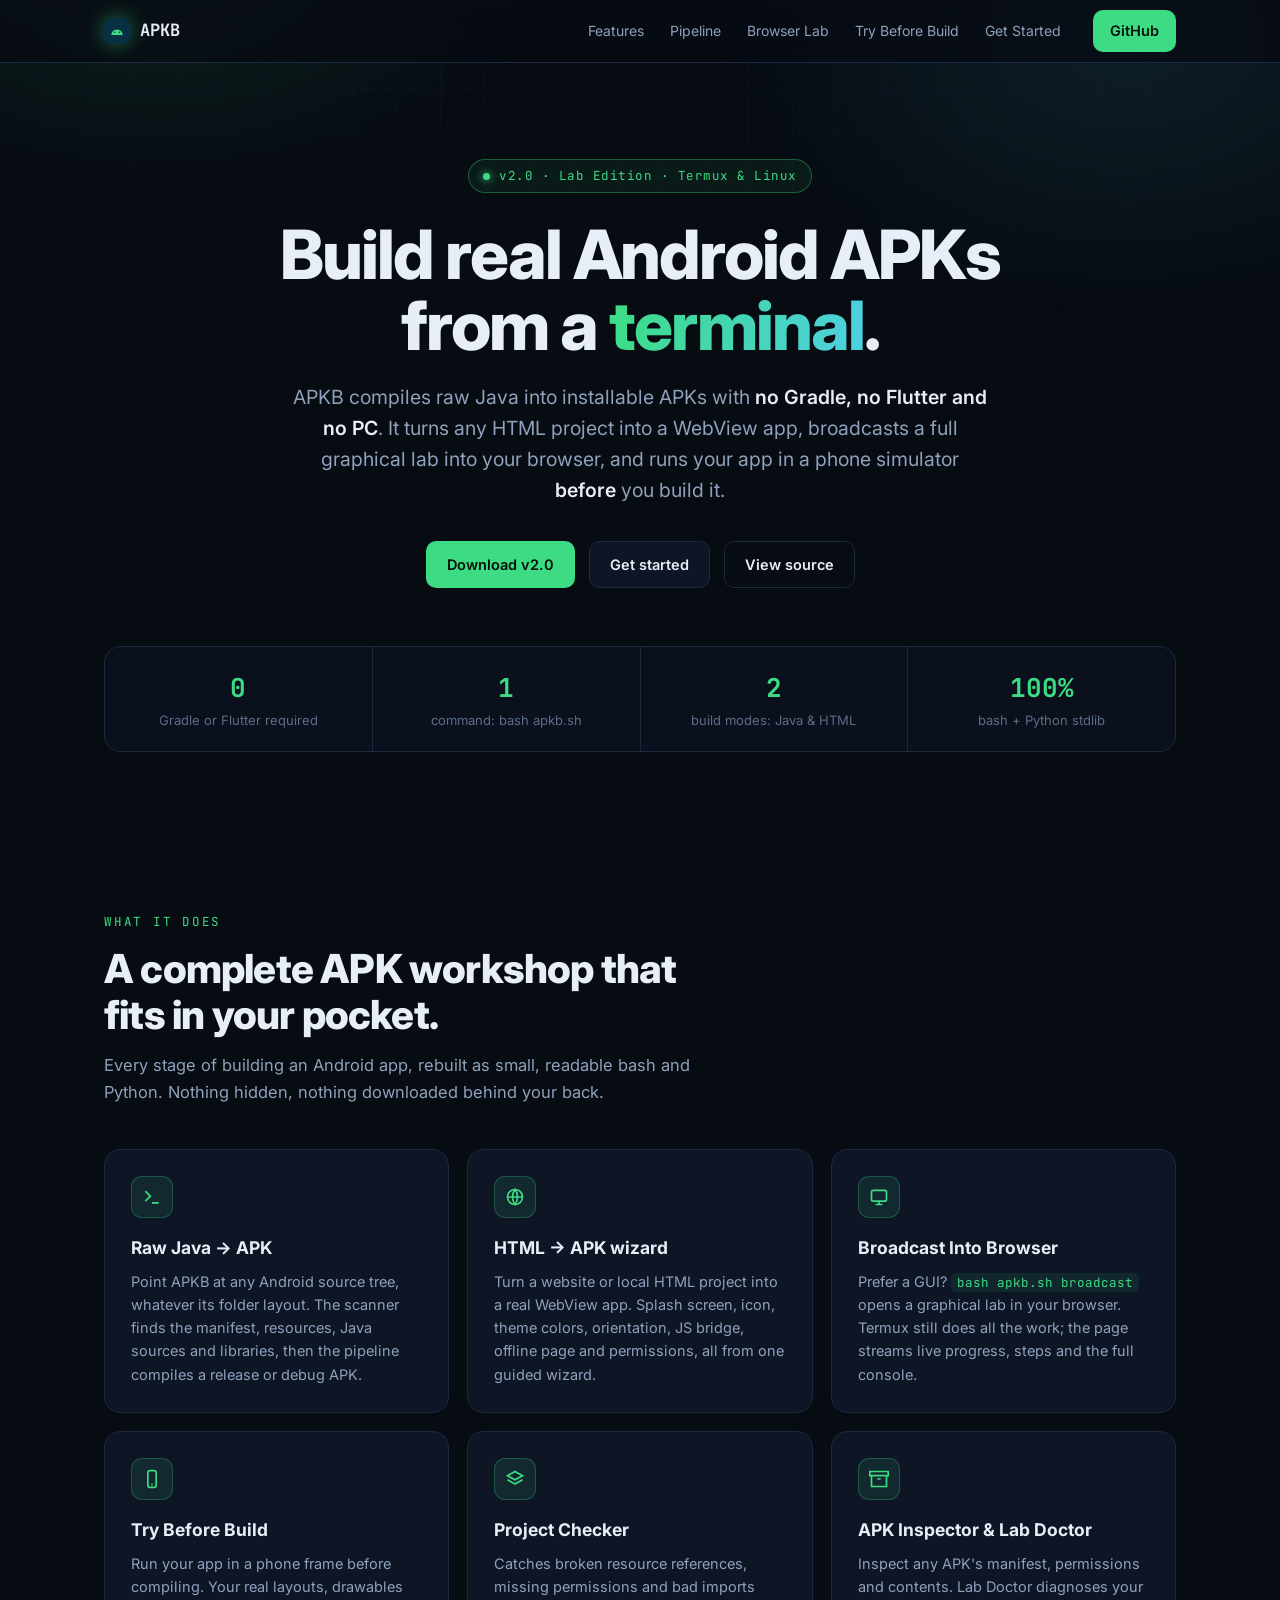
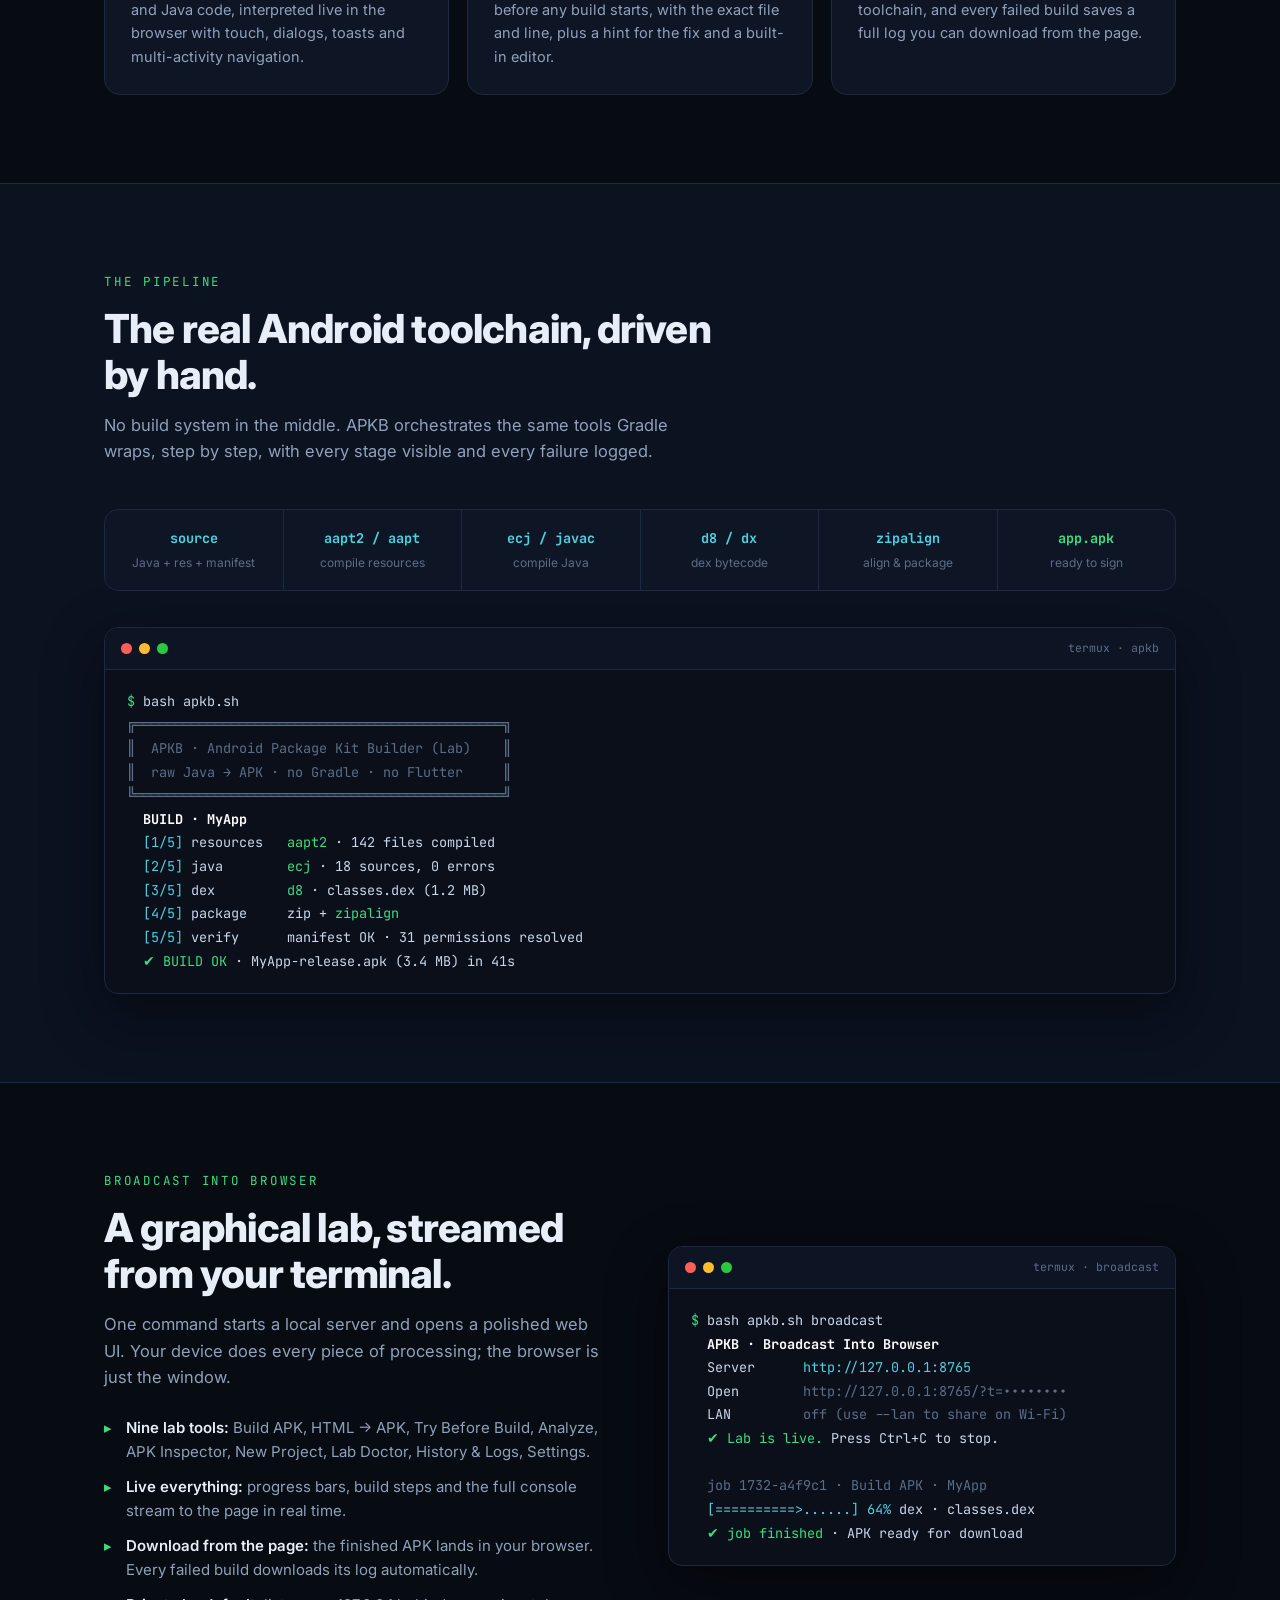
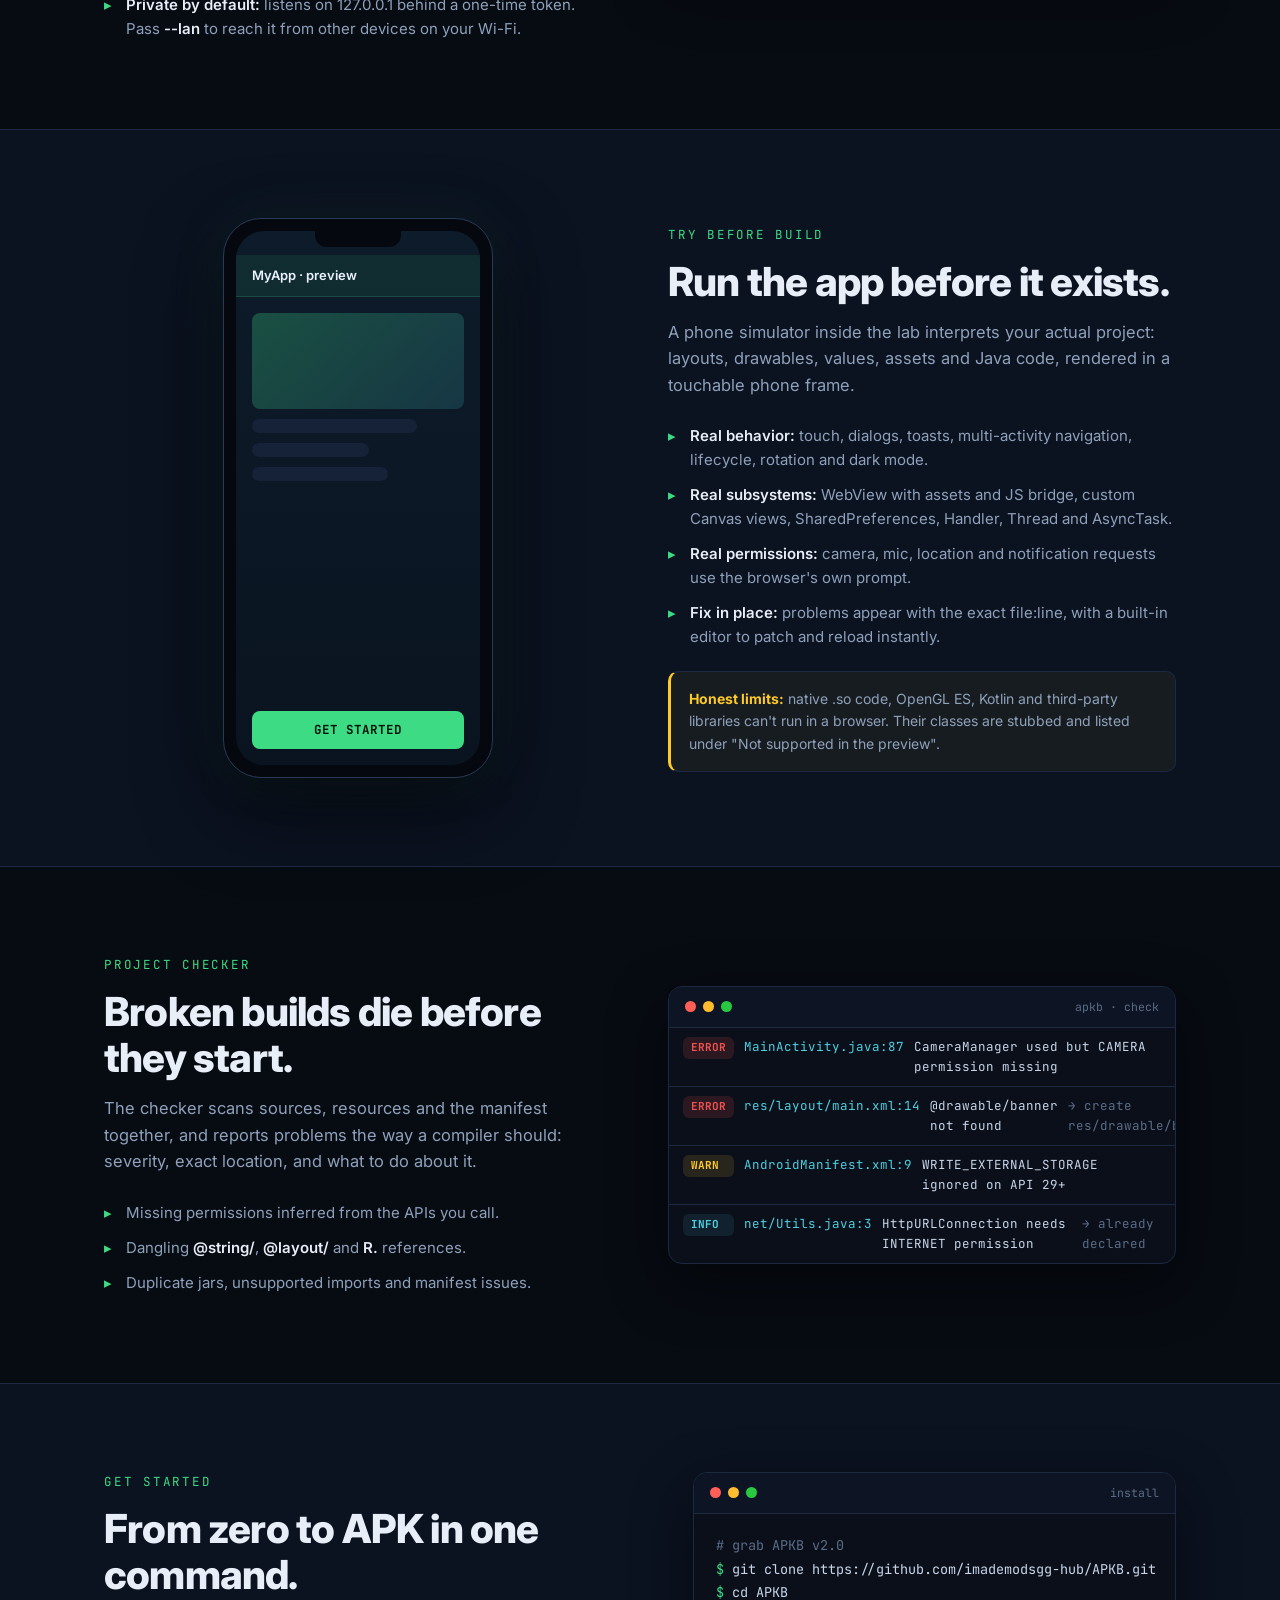
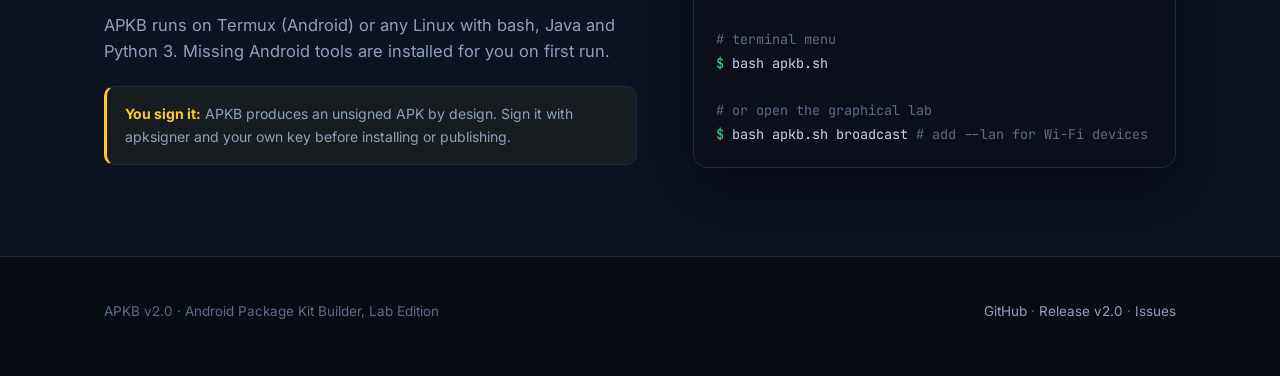
==== docs/index.html @ 62298ed8 "Create index.html" ====
<!doctype html>
<html lang="en">
<head>
<meta charset="utf-8">
<meta name="viewport" content="width=device-width, initial-scale=1">
<title>APKB · Build Android APKs from a terminal</title>
<meta name="description" content="APKB turns raw Java into installable Android APKs on Termux or Linux. No Gradle, no Flutter, no PC. With a browser lab and a phone simulator that runs your app before you build it.">
<link rel="icon" href="data:image/svg+xml,%3Csvg xmlns='http://www.w3.org/2000/svg' viewBox='0 0 32 32'%3E%3Crect width='32' height='32' rx='9' fill='%23073042'/%3E%3Cpath d='M9 21a7 7 0 0 1 14 0z' fill='%233DDC84'/%3E%3Ccircle cx='13' cy='17.6' r='.9' fill='%23073042'/%3E%3Ccircle cx='19' cy='17.6' r='.9' fill='%23073042'/%3E%3C/svg%3E">
<link rel="preconnect" href="https://fonts.googleapis.com">
<link rel="preconnect" href="https://fonts.gstatic.com" crossorigin>
<link href="https://fonts.googleapis.com/css2?family=Inter:wght@400;500;600;700;800&family=JetBrains+Mono:wght@400;500;700&display=swap" rel="stylesheet">
<style>
:root{
  --bg:#070b12; --bg2:#0b1220; --panel:#0e1626; --line:#1c2940;
  --ink:#e8eef7; --dim:#8fa1bb; --faint:#5c6d87;
  --green:#3ddc84; --green-deep:#0f9d58; --cyan:#4dd0e1; --amber:#ffca28; --red:#ef5350;
  --mono:'JetBrains Mono',ui-monospace,monospace;
}
*{margin:0;padding:0;box-sizing:border-box}
html{scroll-behavior:smooth}
body{background:var(--bg);color:var(--ink);font-family:'Inter',system-ui,sans-serif;line-height:1.6;overflow-x:hidden}
a{color:inherit;text-decoration:none}
.wrap{max-width:1120px;margin:0 auto;padding:0 24px}
.glow{position:fixed;inset:0;pointer-events:none;z-index:0;
  background:
    radial-gradient(700px 420px at 12% -6%, rgba(61,220,132,.12), transparent 60%),
    radial-gradient(700px 480px at 88% 4%, rgba(77,208,225,.10), transparent 60%);}
.grid-bg{position:fixed;inset:0;pointer-events:none;z-index:0;opacity:.5;
  background-image:linear-gradient(rgba(28,41,64,.35) 1px,transparent 1px),linear-gradient(90deg,rgba(28,41,64,.35) 1px,transparent 1px);
  background-size:44px 44px;
  mask-image:radial-gradient(ellipse 90% 55% at 50% 0%,#000 30%,transparent 75%);}
header.nav{position:sticky;top:0;z-index:10;backdrop-filter:blur(14px);background:rgba(7,11,18,.72);border-bottom:1px solid var(--line)}
.nav-in{display:flex;align-items:center;gap:14px;height:62px}
.logo{display:flex;align-items:center;gap:10px;font-family:var(--mono);font-weight:700;font-size:17px}
.logo svg{filter:drop-shadow(0 0 10px rgba(61,220,132,.45))}
.nav-links{margin-left:auto;display:flex;gap:26px;font-size:14px;color:var(--dim)}
.nav-links a:hover{color:var(--green)}
.btn{display:inline-flex;align-items:center;gap:8px;font-weight:600;font-size:14.5px;padding:11px 20px;border-radius:10px;border:1px solid var(--line);background:var(--panel);transition:.18s}
.btn:hover{transform:translateY(-1px);border-color:#2c3d5c}
.btn.primary{background:var(--green);color:#04120a;border-color:transparent}
.btn.primary:hover{box-shadow:0 6px 26px rgba(61,220,132,.35)}
.btn.ghost{background:transparent}
.nav-cta{margin-left:18px;padding:8px 16px}
.hero{position:relative;z-index:1;padding:96px 0 72px;text-align:center}
.eyebrow{display:inline-flex;align-items:center;gap:9px;font-family:var(--mono);font-size:12.5px;color:var(--green);border:1px solid rgba(61,220,132,.35);background:rgba(61,220,132,.07);padding:6px 14px;border-radius:999px;letter-spacing:.04em}
.eyebrow .dot{width:7px;height:7px;border-radius:50%;background:var(--green);box-shadow:0 0 8px var(--green)}
h1{font-size:clamp(40px,6.2vw,68px);font-weight:800;letter-spacing:-.03em;line-height:1.05;margin:26px auto 20px;max-width:840px}
h1 .g{background:linear-gradient(100deg,var(--green),var(--cyan));-webkit-background-clip:text;background-clip:text;color:transparent}
.lede{font-size:clamp(16px,2vw,19.5px);color:var(--dim);max-width:700px;margin:0 auto 34px}
.lede b{color:var(--ink);font-weight:600}
.cta{display:flex;gap:14px;justify-content:center;flex-wrap:wrap}
.stats{display:flex;gap:0;justify-content:center;flex-wrap:wrap;margin-top:58px;border:1px solid var(--line);border-radius:16px;background:rgba(14,22,38,.6);overflow:hidden}
.stat{padding:20px 34px;text-align:center;flex:1;min-width:170px}
.stat+.stat{border-left:1px solid var(--line)}
.stat .n{font-family:var(--mono);font-size:26px;font-weight:700;color:var(--green)}
.stat .l{font-size:13px;color:var(--faint);margin-top:2px}
section{position:relative;z-index:1;padding:88px 0}
.kicker{font-family:var(--mono);font-size:12.5px;letter-spacing:.14em;text-transform:uppercase;color:var(--green);margin-bottom:14px}
h2{font-size:clamp(28px,3.6vw,40px);font-weight:800;letter-spacing:-.02em;line-height:1.15;max-width:640px}
.sub{color:var(--dim);max-width:620px;margin-top:14px;font-size:16.5px}
.cards{display:grid;grid-template-columns:repeat(auto-fit,minmax(300px,1fr));gap:18px;margin-top:44px}
.card{background:var(--panel);border:1px solid var(--line);border-radius:16px;padding:26px;transition:.2s}
.card:hover{transform:translateY(-3px);border-color:rgba(61,220,132,.4);box-shadow:0 14px 40px rgba(0,0,0,.35)}
.card .ic{width:42px;height:42px;border-radius:11px;display:flex;align-items:center;justify-content:center;background:rgba(61,220,132,.1);border:1px solid rgba(61,220,132,.25);margin-bottom:16px}
.card h3{font-size:17.5px;font-weight:700;margin-bottom:8px}
.card p{font-size:14.5px;color:var(--dim)}
.card code{font-family:var(--mono);font-size:12.5px;background:rgba(61,220,132,.09);color:var(--green);padding:1px 6px;border-radius:6px}
.term{background:#0a0f1a;border:1px solid var(--line);border-radius:14px;overflow:hidden;box-shadow:0 20px 60px rgba(0,0,0,.45)}
.term-bar{display:flex;align-items:center;gap:7px;padding:11px 16px;border-bottom:1px solid var(--line);background:#0d1424}
.term-bar i{width:11px;height:11px;border-radius:50%;display:block}
.term-bar i:nth-child(1){background:#ff5f57}.term-bar i:nth-child(2){background:#febc2e}.term-bar i:nth-child(3){background:#28c840}
.term-bar span{margin-left:auto;font-family:var(--mono);font-size:11.5px;color:var(--faint)}
.term pre{padding:20px 22px;font-family:var(--mono);font-size:13.5px;line-height:1.75;overflow-x:auto;color:#c9d6e8}
.t-g{color:var(--green)}.t-c{color:var(--cyan)}.t-d{color:var(--faint)}.t-a{color:var(--amber)}.t-r{color:var(--red)}.t-w{color:#fff;font-weight:700}
.split{display:grid;grid-template-columns:1fr 1fr;gap:56px;align-items:center}
@media(max-width:900px){.split{grid-template-columns:1fr}.nav-links{display:none}}
.pipe{display:flex;align-items:stretch;gap:0;margin-top:44px;flex-wrap:wrap}
.step{flex:1;min-width:150px;background:var(--panel);border:1px solid var(--line);padding:18px 16px;text-align:center;position:relative}
.step:first-child{border-radius:14px 0 0 14px}
.step:last-child{border-radius:0 14px 14px 0}
.step+.step{border-left:none}
.step .t{font-family:var(--mono);font-size:13.5px;font-weight:700;color:var(--cyan)}
.step .d{font-size:12px;color:var(--faint);margin-top:4px}
.step.end .t{color:var(--green)}
@media(max-width:900px){.step{border-radius:0}.step:first-child{border-radius:14px 14px 0 0}.step:last-child{border-radius:0 0 14px 14px}.step+.step{border-left:1px solid var(--line);border-top:none}}
.phone{width:270px;height:560px;margin:0 auto;background:#05080e;border:1.5px solid #2a3a55;border-radius:38px;padding:12px;box-shadow:0 30px 80px rgba(0,0,0,.55),0 0 60px rgba(61,220,132,.08)}
.screen{height:100%;border-radius:28px;background:linear-gradient(180deg,#0d1b2a,#0a1420);overflow:hidden;display:flex;flex-direction:column}
.notch{height:24px;display:flex;justify-content:center;align-items:flex-start}
.notch i{width:86px;height:16px;background:#05080e;border-radius:0 0 12px 12px;display:block}
.appbar{padding:10px 16px;font-size:13px;font-weight:600;color:#eaf2ff;background:rgba(61,220,132,.09);border-bottom:1px solid rgba(61,220,132,.18)}
.screen .body{flex:1;padding:16px;display:flex;flex-direction:column;gap:10px}
.sk{border-radius:8px;background:#152238}
.sk.lg{height:96px;background:linear-gradient(135deg,rgba(61,220,132,.28),rgba(77,208,225,.16))}
.sk.md{height:14px;width:78%}
.sk.sm{height:14px;width:55%}
.sk.btn-row{height:38px;margin-top:auto;background:var(--green);display:flex;align-items:center;justify-content:center;color:#04120a;font-size:12.5px;font-weight:700;font-family:var(--mono)}
.feat-list{list-style:none;margin-top:26px;display:grid;gap:11px}
.feat-list li{position:relative;padding-left:22px;font-size:15px;color:var(--dim)}
.feat-list li::before{content:"▸";color:var(--green);font-weight:700;position:absolute;left:0;top:0}
.feat-list b{color:var(--ink);font-weight:600}
.checkline{display:flex;gap:10px;padding:9px 14px;border-bottom:1px solid var(--line);font-family:var(--mono);font-size:12.5px;align-items:baseline}
.checkline:last-child{border-bottom:none}
.sev{flex-shrink:0;font-weight:700;font-size:11px;padding:2px 8px;border-radius:6px}
.sev.e{background:rgba(239,83,80,.14);color:var(--red)}
.sev.w{background:rgba(255,202,40,.12);color:var(--amber)}
.sev.i{background:rgba(77,208,225,.1);color:var(--cyan)}
.loc{color:var(--cyan)}
.checkline .msg{color:#c9d6e8}
.checkline .hint{color:var(--faint)}
.getstart{display:grid;grid-template-columns:1.05fr .95fr;gap:56px;align-items:start}
@media(max-width:900px){.getstart{grid-template-columns:1fr}}
.note{border:1px solid var(--line);border-left:3px solid var(--amber);background:rgba(255,202,40,.05);border-radius:10px;padding:16px 18px;font-size:14px;color:var(--dim);margin-top:22px}
.note b{color:var(--amber)}
footer{border-top:1px solid var(--line);padding:44px 0 54px;position:relative;z-index:1}
.foot-in{display:flex;justify-content:space-between;gap:22px;flex-wrap:wrap;align-items:center;color:var(--faint);font-size:13.5px}
.foot-in a{color:var(--dim)}
.foot-in a:hover{color:var(--green)}
</style>
</head>
<body>
<div class="glow"></div>
<div class="grid-bg"></div>

<header class="nav">
  <div class="wrap nav-in">
    <a class="logo" href="#top">
      <svg width="26" height="26" viewBox="0 0 32 32"><rect width="32" height="32" rx="9" fill="#073042"/><path d="M9 21a7 7 0 0 1 14 0z" fill="#3DDC84"/><circle cx="13" cy="17.6" r=".9" fill="#073042"/><circle cx="19" cy="17.6" r=".9" fill="#073042"/></svg>
      APKB
    </a>
    <nav class="nav-links">
      <a href="#features">Features</a>
      <a href="#pipeline">Pipeline</a>
      <a href="#lab">Browser Lab</a>
      <a href="#try">Try Before Build</a>
      <a href="#start">Get Started</a>
    </nav>
    <a class="btn primary nav-cta" href="https://github.com/imademodsgg-hub/APKB">GitHub</a>
  </div>
</header>

<section class="hero" id="top">
  <div class="wrap">
    <span class="eyebrow"><span class="dot"></span> v2.0 · Lab Edition · Termux &amp; Linux</span>
    <h1>Build real Android APKs<br>from a <span class="g">terminal</span>.</h1>
    <p class="lede">APKB compiles raw Java into installable APKs with <b>no Gradle, no Flutter and no PC</b>. It turns any HTML project into a WebView app, broadcasts a full graphical lab into your browser, and runs your app in a phone simulator <b>before</b> you build it.</p>
    <div class="cta">
      <a class="btn primary" href="https://github.com/imademodsgg-hub/APKB/releases/tag/v2.0">Download v2.0</a>
      <a class="btn" href="#start">Get started</a>
      <a class="btn ghost" href="https://github.com/imademodsgg-hub/APKB">View source</a>
    </div>
    <div class="stats">
      <div class="stat"><div class="n">0</div><div class="l">Gradle or Flutter required</div></div>
      <div class="stat"><div class="n">1</div><div class="l">command: bash apkb.sh</div></div>
      <div class="stat"><div class="n">2</div><div class="l">build modes: Java &amp; HTML</div></div>
      <div class="stat"><div class="n">100%</div><div class="l">bash + Python stdlib</div></div>
    </div>
  </div>
</section>

<section id="features">
  <div class="wrap">
    <div class="kicker">What it does</div>
    <h2>A complete APK workshop that fits in your pocket.</h2>
    <p class="sub">Every stage of building an Android app, rebuilt as small, readable bash and Python. Nothing hidden, nothing downloaded behind your back.</p>
    <div class="cards">
      <div class="card">
        <div class="ic"><svg width="20" height="20" viewBox="0 0 24 24" fill="none" stroke="#3DDC84" stroke-width="2"><path d="M4 17l6-6-6-6M12 19h8"/></svg></div>
        <h3>Raw Java → APK</h3>
        <p>Point APKB at any Android source tree, whatever its folder layout. The scanner finds the manifest, resources, Java sources and libraries, then the pipeline compiles a release or debug APK.</p>
      </div>
      <div class="card">
        <div class="ic"><svg width="20" height="20" viewBox="0 0 24 24" fill="none" stroke="#3DDC84" stroke-width="2"><circle cx="12" cy="12" r="9"/><path d="M3 12h18M12 3a15 15 0 0 1 0 18 15 15 0 0 1 0-18z"/></svg></div>
        <h3>HTML → APK wizard</h3>
        <p>Turn a website or local HTML project into a real WebView app. Splash screen, icon, theme colors, orientation, JS bridge, offline page and permissions, all from one guided wizard.</p>
      </div>
      <div class="card">
        <div class="ic"><svg width="20" height="20" viewBox="0 0 24 24" fill="none" stroke="#3DDC84" stroke-width="2"><rect x="3" y="4" width="18" height="13" rx="2"/><path d="M8 21h8M12 17v4"/></svg></div>
        <h3>Broadcast Into Browser</h3>
        <p>Prefer a GUI? <code>bash apkb.sh broadcast</code> opens a graphical lab in your browser. Termux still does all the work; the page streams live progress, steps and the full console.</p>
      </div>
      <div class="card">
        <div class="ic"><svg width="20" height="20" viewBox="0 0 24 24" fill="none" stroke="#3DDC84" stroke-width="2"><rect x="7" y="2" width="10" height="20" rx="2.5"/><path d="M11 18.5h2"/></svg></div>
        <h3>Try Before Build</h3>
        <p>Run your app in a phone frame before compiling. Your real layouts, drawables and Java code, interpreted live in the browser with touch, dialogs, toasts and multi-activity navigation.</p>
      </div>
      <div class="card">
        <div class="ic"><svg width="20" height="20" viewBox="0 0 24 24" fill="none" stroke="#3DDC84" stroke-width="2"><path d="M12 3l9 5-9 5-9-5 9-5zM3 13l9 5 9-5"/></svg></div>
        <h3>Project Checker</h3>
        <p>Catches broken resource references, missing permissions and bad imports before any build starts, with the exact file and line, plus a hint for the fix and a built-in editor.</p>
      </div>
      <div class="card">
        <div class="ic"><svg width="20" height="20" viewBox="0 0 24 24" fill="none" stroke="#3DDC84" stroke-width="2"><path d="M21 8v13H3V8M1 3h22v5H1zM10 12h4"/></svg></div>
        <h3>APK Inspector &amp; Lab Doctor</h3>
        <p>Inspect any APK's manifest, permissions and contents. Lab Doctor diagnoses your toolchain, and every failed build saves a full log you can download from the page.</p>
      </div>
    </div>
  </div>
</section>

<section id="pipeline" style="background:var(--bg2);border-top:1px solid var(--line);border-bottom:1px solid var(--line)">
  <div class="wrap">
    <div class="kicker">The pipeline</div>
    <h2>The real Android toolchain, driven by hand.</h2>
    <p class="sub">No build system in the middle. APKB orchestrates the same tools Gradle wraps, step by step, with every stage visible and every failure logged.</p>
    <div class="pipe">
      <div class="step"><div class="t">source</div><div class="d">Java + res + manifest</div></div>
      <div class="step"><div class="t">aapt2 / aapt</div><div class="d">compile resources</div></div>
      <div class="step"><div class="t">ecj / javac</div><div class="d">compile Java</div></div>
      <div class="step"><div class="t">d8 / dx</div><div class="d">dex bytecode</div></div>
      <div class="step"><div class="t">zipalign</div><div class="d">align &amp; package</div></div>
      <div class="step end"><div class="t">app.apk</div><div class="d">ready to sign</div></div>
    </div>
    <div class="term" style="margin-top:36px">
      <div class="term-bar"><i></i><i></i><i></i><span>termux · apkb</span></div>
      <pre><span class="t-g">$</span> bash apkb.sh
<span class="t-d">╔══════════════════════════════════════════════╗
║  APKB · Android Package Kit Builder (Lab)    ║
║  raw Java → APK · no Gradle · no Flutter     ║
╚══════════════════════════════════════════════╝</span>
<span class="t-w">  BUILD · MyApp</span>
<span class="t-c">  [1/5]</span> resources   <span class="t-g">aapt2</span> · 142 files compiled
<span class="t-c">  [2/5]</span> java        <span class="t-g">ecj</span> · 18 sources, 0 errors
<span class="t-c">  [3/5]</span> dex         <span class="t-g">d8</span> · classes.dex (1.2 MB)
<span class="t-c">  [4/5]</span> package     zip + <span class="t-g">zipalign</span>
<span class="t-c">  [5/5]</span> verify      manifest OK · 31 permissions resolved
<span class="t-g">  ✔ BUILD OK</span> · MyApp-release.apk (3.4 MB) in 41s</pre>
    </div>
  </div>
</section>

<section id="lab">
  <div class="wrap split">
    <div>
      <div class="kicker">Broadcast Into Browser</div>
      <h2>A graphical lab, streamed from your terminal.</h2>
      <p class="sub">One command starts a local server and opens a polished web UI. Your device does every piece of processing; the browser is just the window.</p>
      <ul class="feat-list">
        <li><b>Nine lab tools:</b> Build APK, HTML → APK, Try Before Build, Analyze, APK Inspector, New Project, Lab Doctor, History &amp; Logs, Settings.</li>
        <li><b>Live everything:</b> progress bars, build steps and the full console stream to the page in real time.</li>
        <li><b>Download from the page:</b> the finished APK lands in your browser. Every failed build downloads its log automatically.</li>
        <li><b>Private by default:</b> listens on 127.0.0.1 behind a one-time token. Pass <b>--lan</b> to reach it from other devices on your Wi-Fi.</li>
      </ul>
    </div>
    <div class="term">
      <div class="term-bar"><i></i><i></i><i></i><span>termux · broadcast</span></div>
      <pre><span class="t-g">$</span> bash apkb.sh broadcast
<span class="t-w">  APKB · Broadcast Into Browser</span>
  Server      <span class="t-c">http://127.0.0.1:8765</span>
  Open        <span class="t-d">http://127.0.0.1:8765/?t=••••••••</span>
  LAN         <span class="t-d">off (use --lan to share on Wi-Fi)</span>
<span class="t-g">  ✔ Lab is live.</span> Press Ctrl+C to stop.

<span class="t-d">  job 1732-a4f9c1 · Build APK · MyApp</span>
  <span class="t-c">[==========&gt;......] 64%</span> dex · classes.dex
<span class="t-g">  ✔ job finished</span> · APK ready for download</pre>
    </div>
  </div>
</section>

<section id="try" style="background:var(--bg2);border-top:1px solid var(--line);border-bottom:1px solid var(--line)">
  <div class="wrap split">
    <div class="phone">
      <div class="screen">
        <div class="notch"><i></i></div>
        <div class="appbar">MyApp · preview</div>
        <div class="body">
          <div class="sk lg"></div>
          <div class="sk md"></div>
          <div class="sk sm"></div>
          <div class="sk md" style="width:64%"></div>
          <div class="sk btn-row">GET STARTED</div>
        </div>
      </div>
    </div>
    <div>
      <div class="kicker">Try Before Build</div>
      <h2>Run the app before it exists.</h2>
      <p class="sub">A phone simulator inside the lab interprets your actual project: layouts, drawables, values, assets and Java code, rendered in a touchable phone frame.</p>
      <ul class="feat-list">
        <li><b>Real behavior:</b> touch, dialogs, toasts, multi-activity navigation, lifecycle, rotation and dark mode.</li>
        <li><b>Real subsystems:</b> WebView with assets and JS bridge, custom Canvas views, SharedPreferences, Handler, Thread and AsyncTask.</li>
        <li><b>Real permissions:</b> camera, mic, location and notification requests use the browser's own prompt.</li>
        <li><b>Fix in place:</b> problems appear with the exact file:line, with a built-in editor to patch and reload instantly.</li>
      </ul>
      <div class="note"><b>Honest limits:</b> native .so code, OpenGL ES, Kotlin and third-party libraries can't run in a browser. Their classes are stubbed and listed under "Not supported in the preview".</div>
    </div>
  </div>
</section>

<section id="checker">
  <div class="wrap split">
    <div>
      <div class="kicker">Project Checker</div>
      <h2>Broken builds die before they start.</h2>
      <p class="sub">The checker scans sources, resources and the manifest together, and reports problems the way a compiler should: severity, exact location, and what to do about it.</p>
      <ul class="feat-list">
        <li>Missing permissions inferred from the APIs you call.</li>
        <li>Dangling <b>@string/</b>, <b>@layout/</b> and <b>R.</b> references.</li>
        <li>Duplicate jars, unsupported imports and manifest issues.</li>
      </ul>
    </div>
    <div class="term">
      <div class="term-bar"><i></i><i></i><i></i><span>apkb · check</span></div>
      <div>
        <div class="checkline"><span class="sev e">ERROR</span><span class="loc">MainActivity.java:87</span><span class="msg">CameraManager used but CAMERA permission missing</span></div>
        <div class="checkline"><span class="sev e">ERROR</span><span class="loc">res/layout/main.xml:14</span><span class="msg">@drawable/banner not found</span><span class="hint">→ create res/drawable/banner.xml</span></div>
        <div class="checkline"><span class="sev w">WARN&nbsp;</span><span class="loc">AndroidManifest.xml:9</span><span class="msg">WRITE_EXTERNAL_STORAGE ignored on API 29+</span></div>
        <div class="checkline"><span class="sev i">INFO&nbsp;</span><span class="loc">net/Utils.java:3</span><span class="msg">HttpURLConnection needs INTERNET permission</span><span class="hint">→ already declared</span></div>
      </div>
    </div>
  </div>
</section>

<section id="start" style="background:var(--bg2);border-top:1px solid var(--line)">
  <div class="wrap getstart">
    <div>
      <div class="kicker">Get started</div>
      <h2>From zero to APK in one command.</h2>
      <p class="sub">APKB runs on Termux (Android) or any Linux with bash, Java and Python 3. Missing Android tools are installed for you on first run.</p>
      <div class="note"><b>You sign it:</b> APKB produces an unsigned APK by design. Sign it with apksigner and your own key before installing or publishing.</div>
    </div>
    <div class="term">
      <div class="term-bar"><i></i><i></i><i></i><span>install</span></div>
      <pre><span class="t-d"># grab APKB v2.0</span>
<span class="t-g">$</span> git clone https://github.com/imademodsgg-hub/APKB.git
<span class="t-g">$</span> cd APKB

<span class="t-d"># terminal menu</span>
<span class="t-g">$</span> bash apkb.sh

<span class="t-d"># or open the graphical lab</span>
<span class="t-g">$</span> bash apkb.sh broadcast <span class="t-d"># add --lan for Wi-Fi devices</span></pre>
    </div>
  </div>
</section>

<footer>
  <div class="wrap foot-in">
    <span>APKB v2.0 · Android Package Kit Builder, Lab Edition</span>
    <span><a href="https://github.com/imademodsgg-hub/APKB">GitHub</a> · <a href="https://github.com/imademodsgg-hub/APKB/releases/tag/v2.0">Release v2.0</a> · <a href="https://github.com/imademodsgg-hub/APKB/issues">Issues</a></span>
  </div>
</footer>
</body>
</html>
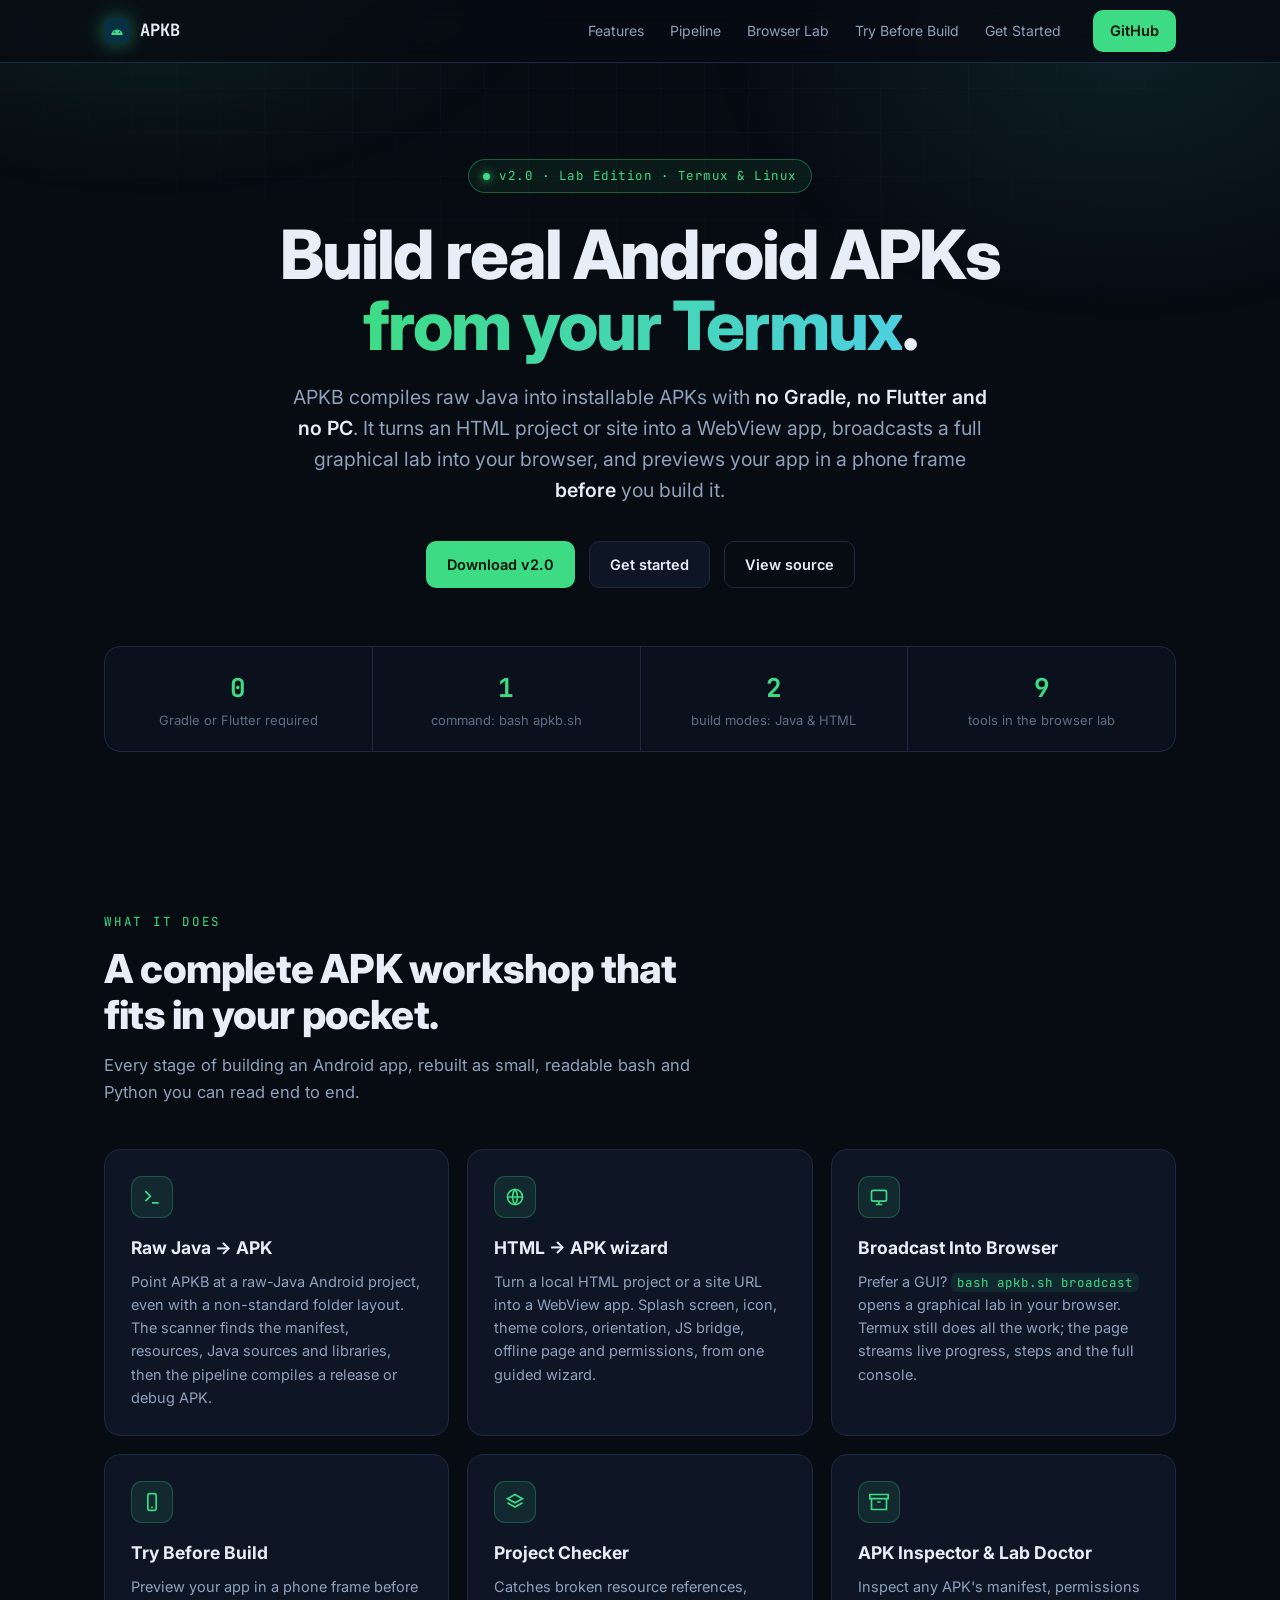
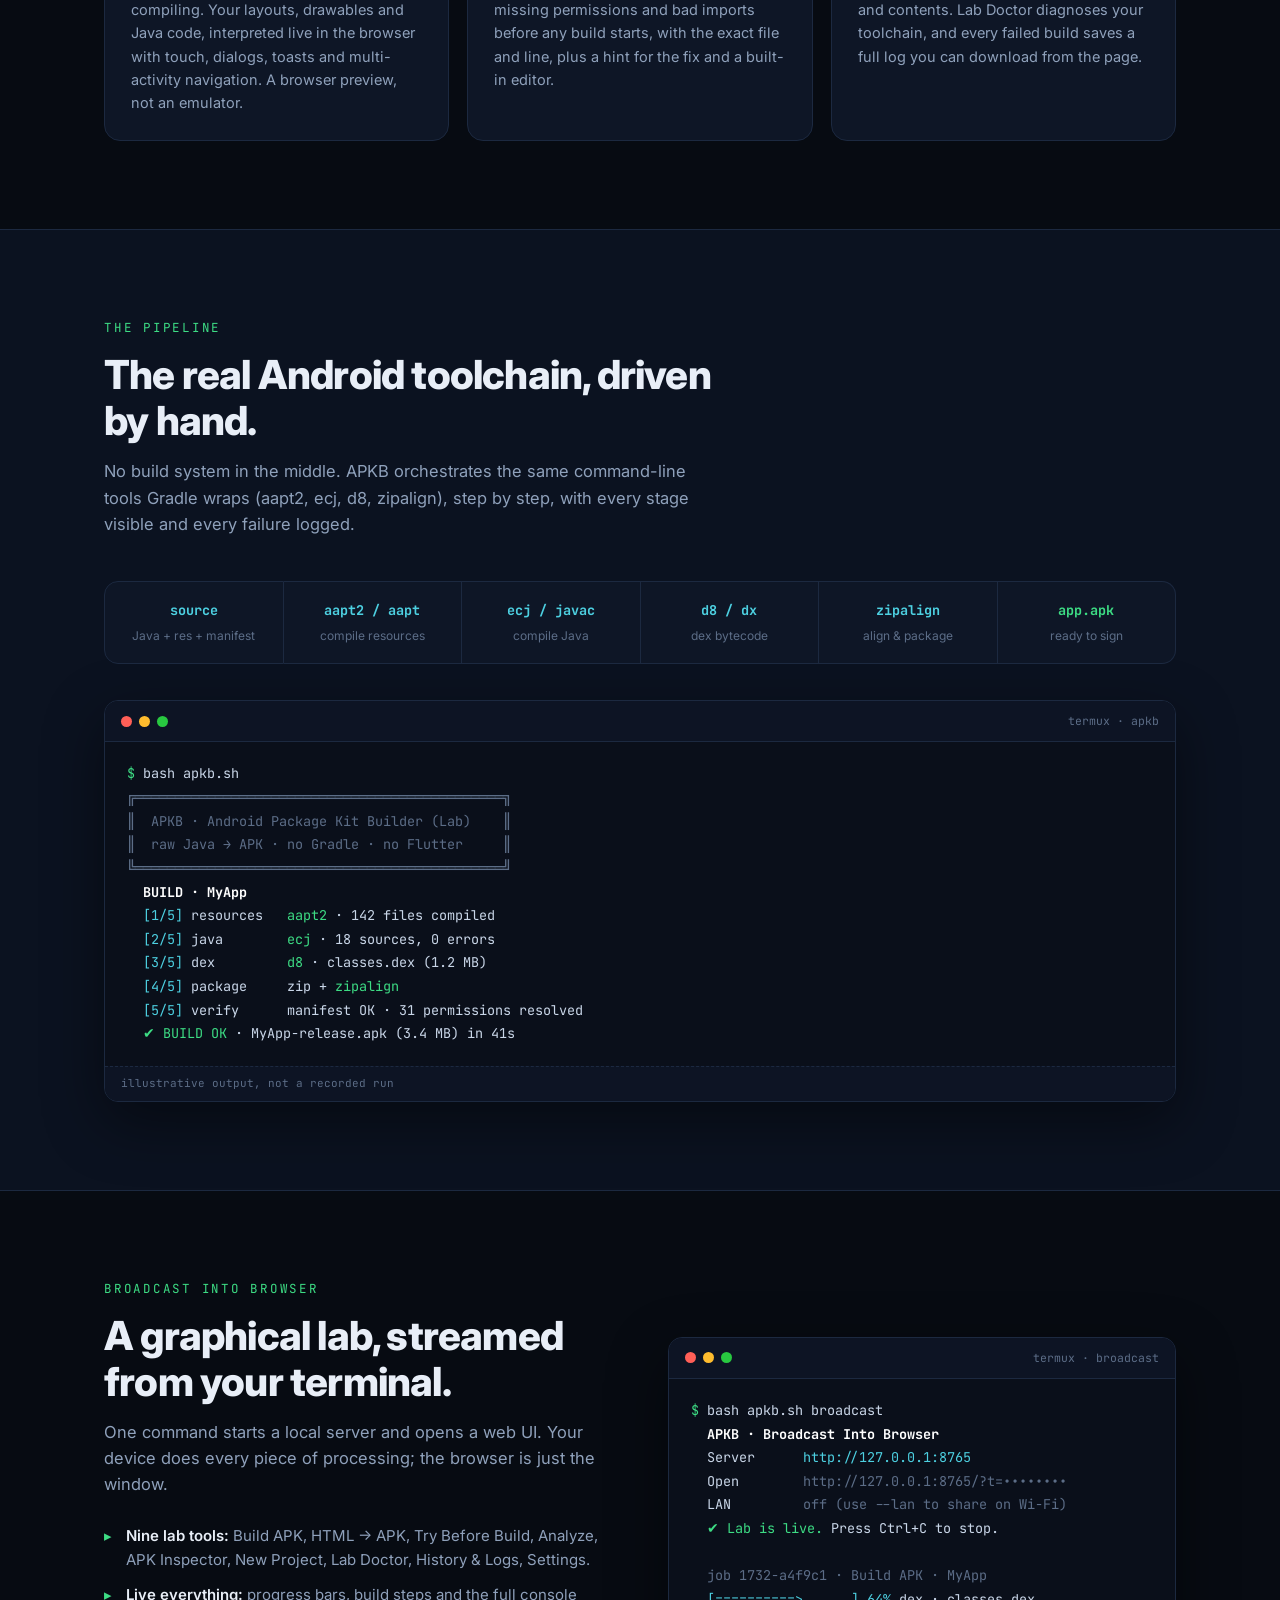
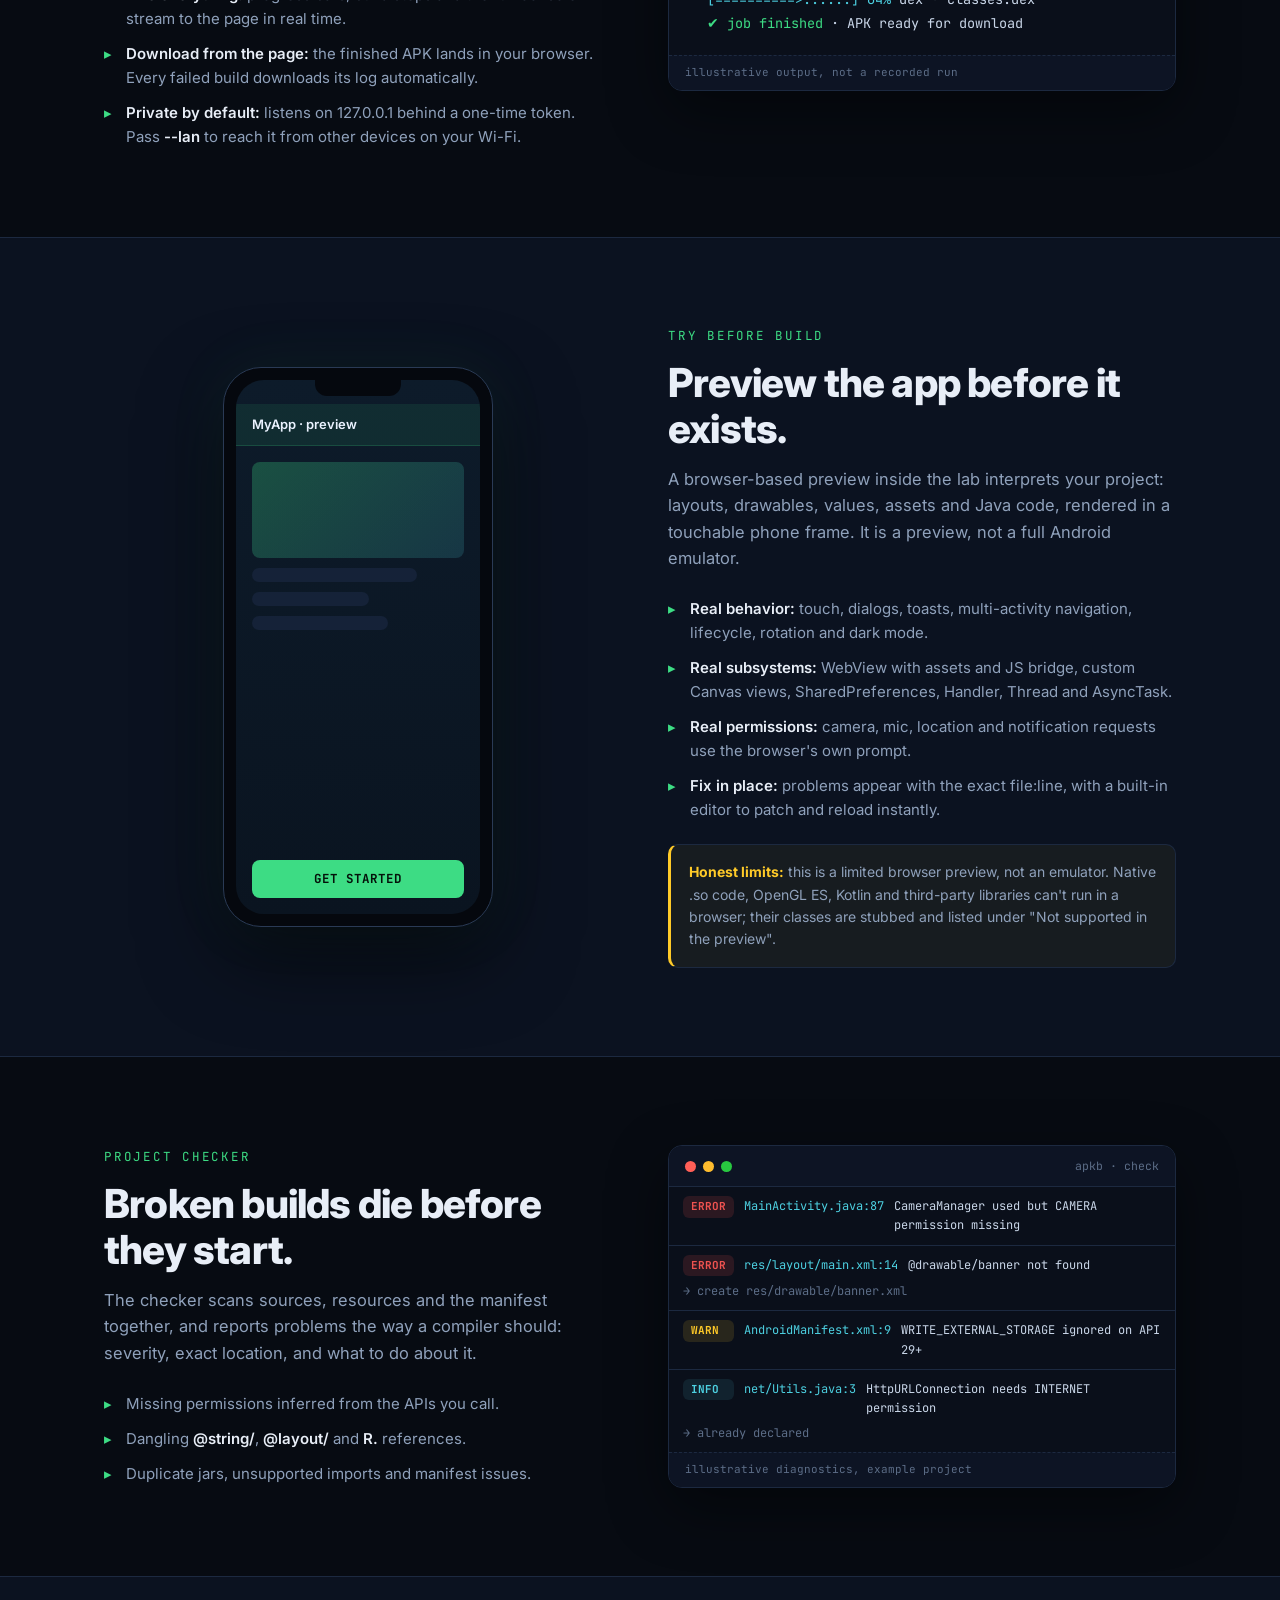
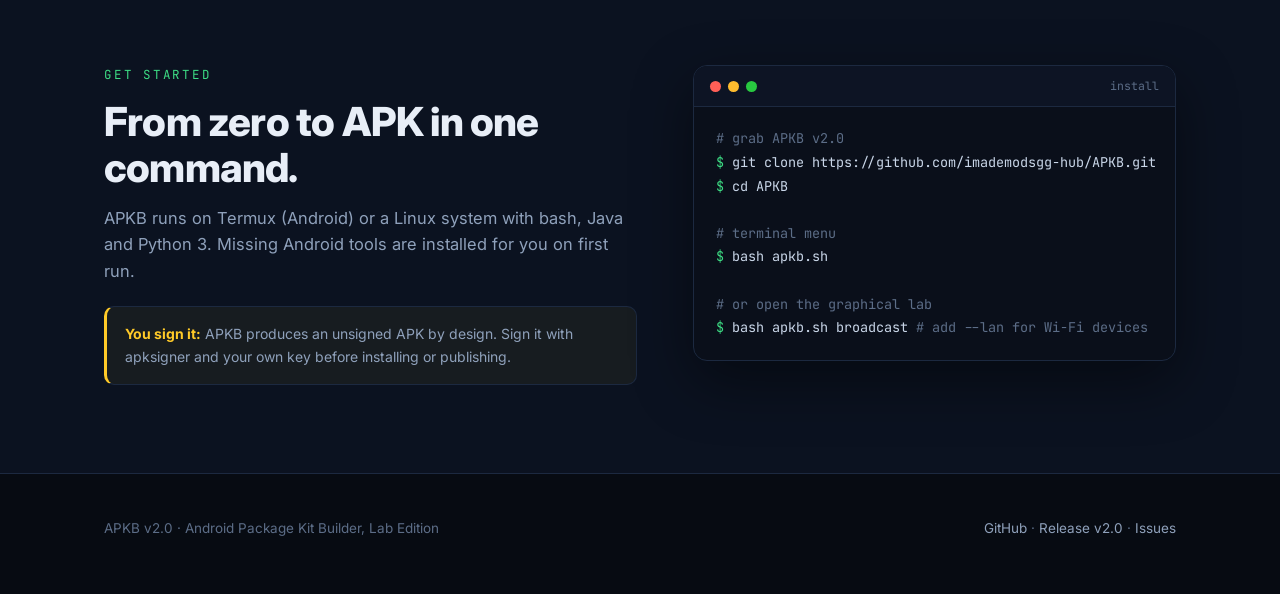
==== commit 18cdc3ea: "Update index.html" ====
--- a/docs/index.html
+++ b/docs/index.html
@@ -3,7 +3,7 @@
 <head>
 <meta charset="utf-8">
 <meta name="viewport" content="width=device-width, initial-scale=1">
-<title>APKB · Build Android APKs from a terminal</title>
+<title>APKB · Build Android APKs from your Termux</title>
 <meta name="description" content="APKB turns raw Java into installable Android APKs on Termux or Linux. No Gradle, no Flutter, no PC. With a browser lab and a phone simulator that runs your app before you build it.">
 <link rel="icon" href="data:image/svg+xml,%3Csvg xmlns='http://www.w3.org/2000/svg' viewBox='0 0 32 32'%3E%3Crect width='32' height='32' rx='9' fill='%23073042'/%3E%3Cpath d='M9 21a7 7 0 0 1 14 0z' fill='%233DDC84'/%3E%3Ccircle cx='13' cy='17.6' r='.9' fill='%23073042'/%3E%3Ccircle cx='19' cy='17.6' r='.9' fill='%23073042'/%3E%3C/svg%3E">
 <link rel="preconnect" href="https://fonts.googleapis.com">
@@ -98,15 +98,16 @@
 .feat-list li{position:relative;padding-left:22px;font-size:15px;color:var(--dim)}
 .feat-list li::before{content:"▸";color:var(--green);font-weight:700;position:absolute;left:0;top:0}
 .feat-list b{color:var(--ink);font-weight:600}
-.checkline{display:flex;gap:10px;padding:9px 14px;border-bottom:1px solid var(--line);font-family:var(--mono);font-size:12.5px;align-items:baseline}
+.checkline{display:flex;flex-wrap:wrap;gap:6px 10px;padding:9px 14px;border-bottom:1px solid var(--line);font-family:var(--mono);font-size:12px;align-items:baseline}
+.term-cap{font-family:var(--mono);font-size:11px;color:var(--faint);padding:8px 16px;border-top:1px dashed var(--line);background:#0d1424}
 .checkline:last-child{border-bottom:none}
 .sev{flex-shrink:0;font-weight:700;font-size:11px;padding:2px 8px;border-radius:6px}
 .sev.e{background:rgba(239,83,80,.14);color:var(--red)}
 .sev.w{background:rgba(255,202,40,.12);color:var(--amber)}
 .sev.i{background:rgba(77,208,225,.1);color:var(--cyan)}
 .loc{color:var(--cyan)}
-.checkline .msg{color:#c9d6e8}
-.checkline .hint{color:var(--faint)}
+.checkline .msg{color:#c9d6e8;flex:1 1 220px;min-width:0;overflow-wrap:anywhere}
+.checkline .hint{color:var(--faint);flex:1 1 140px;min-width:0;overflow-wrap:anywhere}
 .getstart{display:grid;grid-template-columns:1.05fr .95fr;gap:56px;align-items:start}
 @media(max-width:900px){.getstart{grid-template-columns:1fr}}
 .note{border:1px solid var(--line);border-left:3px solid var(--amber);background:rgba(255,202,40,.05);border-radius:10px;padding:16px 18px;font-size:14px;color:var(--dim);margin-top:22px}
@@ -141,8 +142,8 @@
 <section class="hero" id="top">
   <div class="wrap">
     <span class="eyebrow"><span class="dot"></span> v2.0 · Lab Edition · Termux &amp; Linux</span>
-    <h1>Build real Android APKs<br>from a <span class="g">terminal</span>.</h1>
-    <p class="lede">APKB compiles raw Java into installable APKs with <b>no Gradle, no Flutter and no PC</b>. It turns any HTML project into a WebView app, broadcasts a full graphical lab into your browser, and runs your app in a phone simulator <b>before</b> you build it.</p>
+    <h1>Build real Android APKs<br><span class="g">from your Termux</span>.</h1>
+    <p class="lede">APKB compiles raw Java into installable APKs with <b>no Gradle, no Flutter and no PC</b>. It turns an HTML project or site into a WebView app, broadcasts a full graphical lab into your browser, and previews your app in a phone frame <b>before</b> you build it.</p>
     <div class="cta">
       <a class="btn primary" href="https://github.com/imademodsgg-hub/APKB/releases/tag/v2.0">Download v2.0</a>
       <a class="btn" href="#start">Get started</a>
@@ -152,7 +153,7 @@
       <div class="stat"><div class="n">0</div><div class="l">Gradle or Flutter required</div></div>
       <div class="stat"><div class="n">1</div><div class="l">command: bash apkb.sh</div></div>
       <div class="stat"><div class="n">2</div><div class="l">build modes: Java &amp; HTML</div></div>
-      <div class="stat"><div class="n">100%</div><div class="l">bash + Python stdlib</div></div>
+      <div class="stat"><div class="n">9</div><div class="l">tools in the browser lab</div></div>
     </div>
   </div>
 </section>
@@ -161,17 +162,17 @@
   <div class="wrap">
     <div class="kicker">What it does</div>
     <h2>A complete APK workshop that fits in your pocket.</h2>
-    <p class="sub">Every stage of building an Android app, rebuilt as small, readable bash and Python. Nothing hidden, nothing downloaded behind your back.</p>
+    <p class="sub">Every stage of building an Android app, rebuilt as small, readable bash and Python you can read end to end.</p>
     <div class="cards">
       <div class="card">
         <div class="ic"><svg width="20" height="20" viewBox="0 0 24 24" fill="none" stroke="#3DDC84" stroke-width="2"><path d="M4 17l6-6-6-6M12 19h8"/></svg></div>
         <h3>Raw Java → APK</h3>
-        <p>Point APKB at any Android source tree, whatever its folder layout. The scanner finds the manifest, resources, Java sources and libraries, then the pipeline compiles a release or debug APK.</p>
+        <p>Point APKB at a raw-Java Android project, even with a non-standard folder layout. The scanner finds the manifest, resources, Java sources and libraries, then the pipeline compiles a release or debug APK.</p>
       </div>
       <div class="card">
         <div class="ic"><svg width="20" height="20" viewBox="0 0 24 24" fill="none" stroke="#3DDC84" stroke-width="2"><circle cx="12" cy="12" r="9"/><path d="M3 12h18M12 3a15 15 0 0 1 0 18 15 15 0 0 1 0-18z"/></svg></div>
         <h3>HTML → APK wizard</h3>
-        <p>Turn a website or local HTML project into a real WebView app. Splash screen, icon, theme colors, orientation, JS bridge, offline page and permissions, all from one guided wizard.</p>
+        <p>Turn a local HTML project or a site URL into a WebView app. Splash screen, icon, theme colors, orientation, JS bridge, offline page and permissions, from one guided wizard.</p>
       </div>
       <div class="card">
         <div class="ic"><svg width="20" height="20" viewBox="0 0 24 24" fill="none" stroke="#3DDC84" stroke-width="2"><rect x="3" y="4" width="18" height="13" rx="2"/><path d="M8 21h8M12 17v4"/></svg></div>
@@ -181,7 +182,7 @@
       <div class="card">
         <div class="ic"><svg width="20" height="20" viewBox="0 0 24 24" fill="none" stroke="#3DDC84" stroke-width="2"><rect x="7" y="2" width="10" height="20" rx="2.5"/><path d="M11 18.5h2"/></svg></div>
         <h3>Try Before Build</h3>
-        <p>Run your app in a phone frame before compiling. Your real layouts, drawables and Java code, interpreted live in the browser with touch, dialogs, toasts and multi-activity navigation.</p>
+        <p>Preview your app in a phone frame before compiling. Your layouts, drawables and Java code, interpreted live in the browser with touch, dialogs, toasts and multi-activity navigation. A browser preview, not an emulator.</p>
       </div>
       <div class="card">
         <div class="ic"><svg width="20" height="20" viewBox="0 0 24 24" fill="none" stroke="#3DDC84" stroke-width="2"><path d="M12 3l9 5-9 5-9-5 9-5zM3 13l9 5 9-5"/></svg></div>
@@ -201,7 +202,7 @@
   <div class="wrap">
     <div class="kicker">The pipeline</div>
     <h2>The real Android toolchain, driven by hand.</h2>
-    <p class="sub">No build system in the middle. APKB orchestrates the same tools Gradle wraps, step by step, with every stage visible and every failure logged.</p>
+    <p class="sub">No build system in the middle. APKB orchestrates the same command-line tools Gradle wraps (aapt2, ecj, d8, zipalign), step by step, with every stage visible and every failure logged.</p>
     <div class="pipe">
       <div class="step"><div class="t">source</div><div class="d">Java + res + manifest</div></div>
       <div class="step"><div class="t">aapt2 / aapt</div><div class="d">compile resources</div></div>
@@ -224,6 +225,7 @@
 <span class="t-c">  [4/5]</span> package     zip + <span class="t-g">zipalign</span>
 <span class="t-c">  [5/5]</span> verify      manifest OK · 31 permissions resolved
 <span class="t-g">  ✔ BUILD OK</span> · MyApp-release.apk (3.4 MB) in 41s</pre>
+      <div class="term-cap">illustrative output, not a recorded run</div>
     </div>
   </div>
 </section>
@@ -233,7 +235,7 @@
     <div>
       <div class="kicker">Broadcast Into Browser</div>
       <h2>A graphical lab, streamed from your terminal.</h2>
-      <p class="sub">One command starts a local server and opens a polished web UI. Your device does every piece of processing; the browser is just the window.</p>
+      <p class="sub">One command starts a local server and opens a web UI. Your device does every piece of processing; the browser is just the window.</p>
       <ul class="feat-list">
         <li><b>Nine lab tools:</b> Build APK, HTML → APK, Try Before Build, Analyze, APK Inspector, New Project, Lab Doctor, History &amp; Logs, Settings.</li>
         <li><b>Live everything:</b> progress bars, build steps and the full console stream to the page in real time.</li>
@@ -253,6 +255,7 @@
 <span class="t-d">  job 1732-a4f9c1 · Build APK · MyApp</span>
   <span class="t-c">[==========&gt;......] 64%</span> dex · classes.dex
 <span class="t-g">  ✔ job finished</span> · APK ready for download</pre>
+      <div class="term-cap">illustrative output, not a recorded run</div>
     </div>
   </div>
 </section>
@@ -274,15 +277,15 @@
     </div>
     <div>
       <div class="kicker">Try Before Build</div>
-      <h2>Run the app before it exists.</h2>
-      <p class="sub">A phone simulator inside the lab interprets your actual project: layouts, drawables, values, assets and Java code, rendered in a touchable phone frame.</p>
+      <h2>Preview the app before it exists.</h2>
+      <p class="sub">A browser-based preview inside the lab interprets your project: layouts, drawables, values, assets and Java code, rendered in a touchable phone frame. It is a preview, not a full Android emulator.</p>
       <ul class="feat-list">
         <li><b>Real behavior:</b> touch, dialogs, toasts, multi-activity navigation, lifecycle, rotation and dark mode.</li>
         <li><b>Real subsystems:</b> WebView with assets and JS bridge, custom Canvas views, SharedPreferences, Handler, Thread and AsyncTask.</li>
         <li><b>Real permissions:</b> camera, mic, location and notification requests use the browser's own prompt.</li>
         <li><b>Fix in place:</b> problems appear with the exact file:line, with a built-in editor to patch and reload instantly.</li>
       </ul>
-      <div class="note"><b>Honest limits:</b> native .so code, OpenGL ES, Kotlin and third-party libraries can't run in a browser. Their classes are stubbed and listed under "Not supported in the preview".</div>
+      <div class="note"><b>Honest limits:</b> this is a limited browser preview, not an emulator. Native .so code, OpenGL ES, Kotlin and third-party libraries can't run in a browser; their classes are stubbed and listed under "Not supported in the preview".</div>
     </div>
   </div>
 </section>
@@ -307,6 +310,7 @@
         <div class="checkline"><span class="sev w">WARN&nbsp;</span><span class="loc">AndroidManifest.xml:9</span><span class="msg">WRITE_EXTERNAL_STORAGE ignored on API 29+</span></div>
         <div class="checkline"><span class="sev i">INFO&nbsp;</span><span class="loc">net/Utils.java:3</span><span class="msg">HttpURLConnection needs INTERNET permission</span><span class="hint">→ already declared</span></div>
       </div>
+      <div class="term-cap">illustrative diagnostics, example project</div>
     </div>
   </div>
 </section>
@@ -316,7 +320,7 @@
     <div>
       <div class="kicker">Get started</div>
       <h2>From zero to APK in one command.</h2>
-      <p class="sub">APKB runs on Termux (Android) or any Linux with bash, Java and Python 3. Missing Android tools are installed for you on first run.</p>
+      <p class="sub">APKB runs on Termux (Android) or a Linux system with bash, Java and Python 3. Missing Android tools are installed for you on first run.</p>
       <div class="note"><b>You sign it:</b> APKB produces an unsigned APK by design. Sign it with apksigner and your own key before installing or publishing.</div>
     </div>
     <div class="term">
